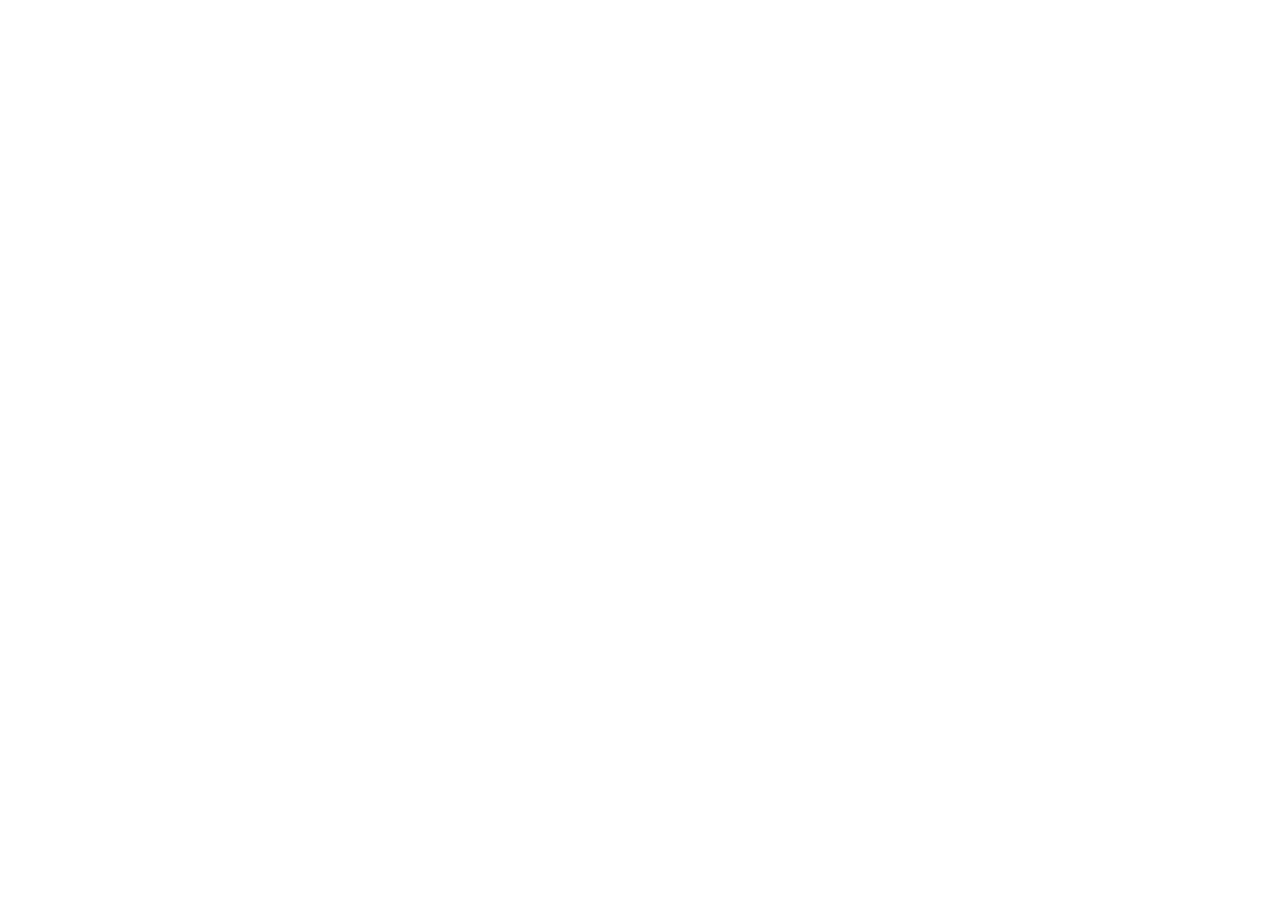
==== index.html @ c71f97b5 "alterações HTMl" ====
<!DOCTYPE html>
<html lang="pt-br">
<head>
    <meta charset="UTF-8">
    <meta http-equiv="X-UA-Compatible" content="IE=edge">
    <meta name="viewport" content="width=device-width, initial-scale=1.0">
    <link rel="stylesheet" href="style.css">
    <title>MEU PORTFÓLIO</title>
</head>
<body>
    
</body>
</html>
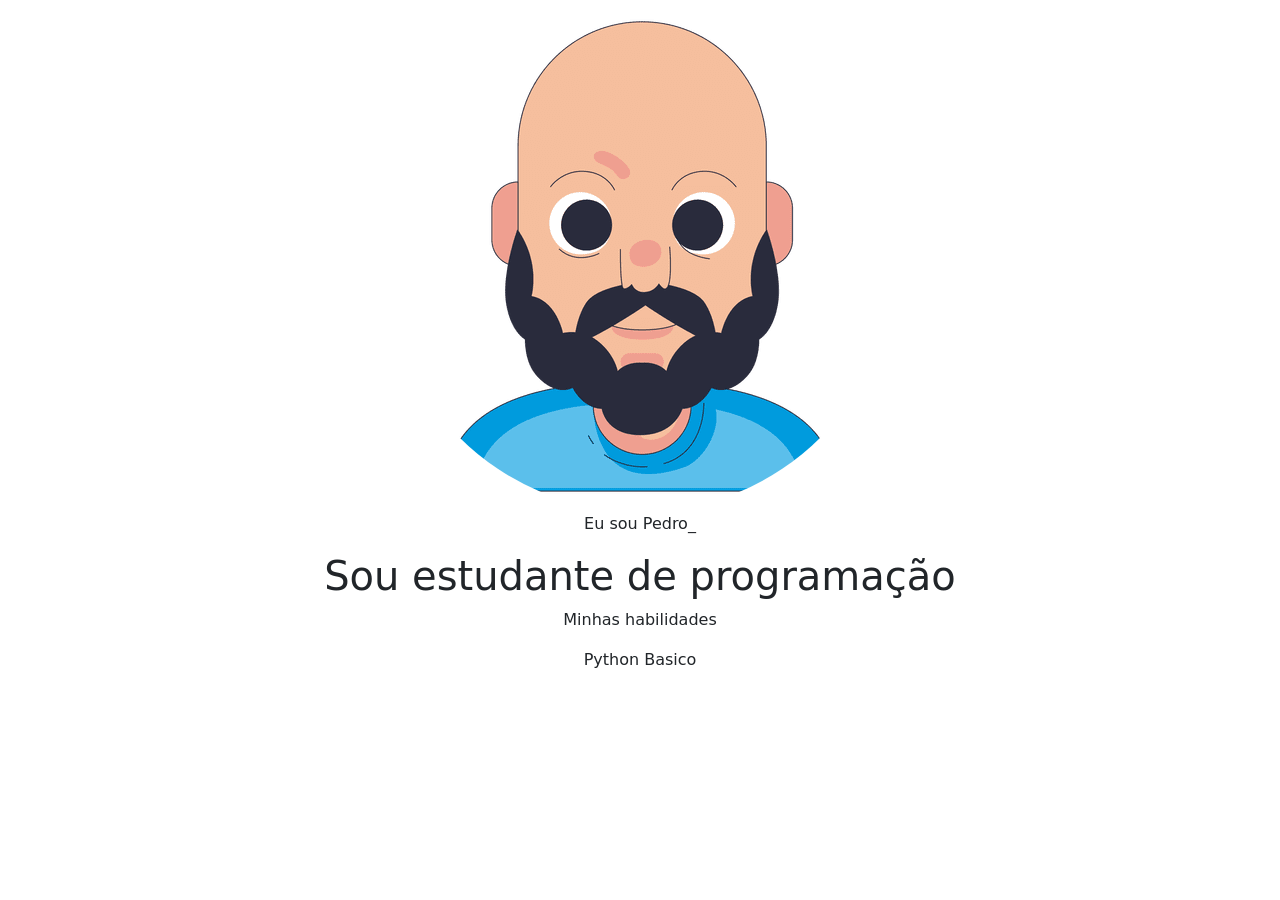
==== commit ba43b044: "Add files via upload alterações no HTML" ====
--- a/index.html
+++ b/index.html
@@ -1,13 +1,24 @@
 <!DOCTYPE html>
 <html lang="pt-br">
+
 <head>
     <meta charset="UTF-8">
-    <meta http-equiv="X-UA-Compatible" content="IE=edge">
     <meta name="viewport" content="width=device-width, initial-scale=1.0">
+    <link href="https://cdn.jsdelivr.net/npm/bootstrap@5.3.3/dist/css/bootstrap.min.css" rel="stylesheet"
+        integrity="sha384-QWTKZyjpPEjISv5WaRU9OFeRpok6YctnYmDr5pNlyT2bRjXh0JMhjY6hW+ALEwIH" crossorigin="anonymous">
     <link rel="stylesheet" href="style.css">
     <title>MEU PORTFÓLIO</title>
 </head>
+
 <body>
-    
+    <header class="container text-center" > 
+        <img src="baldy-beard-man-633f43.webp" alt="Avatar do pedro" class="rounded-circle" srcset=" ">
+        <p>Eu sou Pedro_</p>
+        <h1>Sou estudante de programação</h1>
+        <p>Minhas habilidades</p>
+        <div>
+            <p>Python Basico</p>
+        </div>
+    </header>
 </body>
 </html>
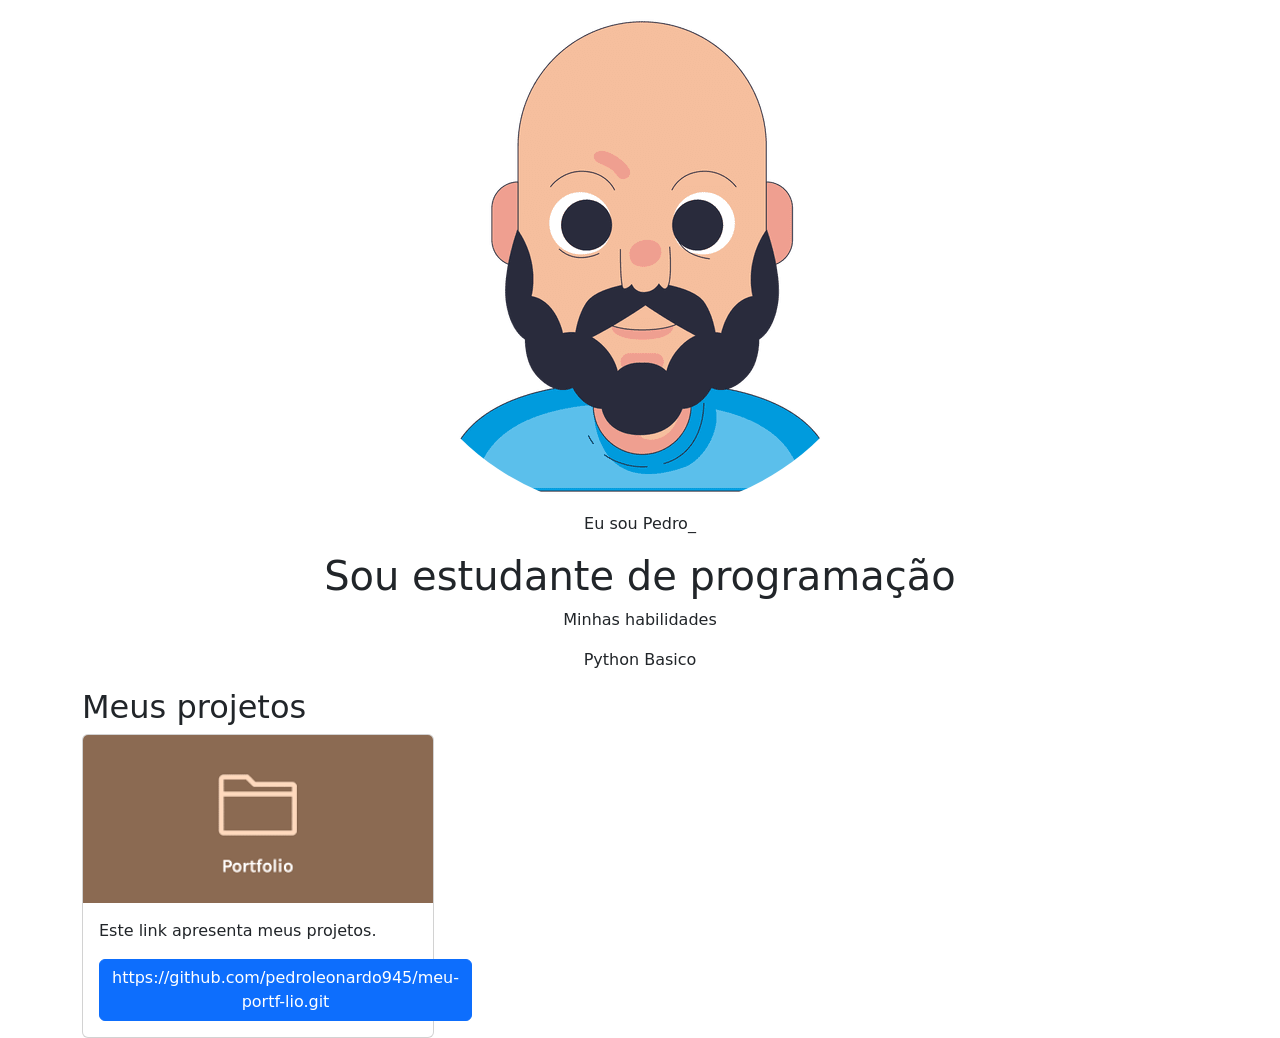
==== commit bc64f140: "alterações no html" ====
--- a/index.html
+++ b/index.html
@@ -13,12 +13,26 @@
 <body>
     <header class="container text-center" > 
         <img src="baldy-beard-man-633f43.webp" alt="Avatar do pedro" class="rounded-circle" srcset=" ">
-        <p>Eu sou Pedro_</p>
+        <p badge text-bg-secondary>Eu sou Pedro_</p>
         <h1>Sou estudante de programação</h1>
-        <p>Minhas habilidades</p>
+        <p >Minhas habilidades</p>
         <div>
-            <p>Python Basico</p>
+            <p badge text-bg-secondary>Python Basico</p>
         </div>
     </header>
+    <main class="container">
+        <h2>Meus projetos</h2>
+        <div class="row"></div>
+            <div class="col-md-4">
+                <div class="card" style="width: 22rem;">
+                    <img src="images.png" class="card-img-top" alt="...">
+                    <div class="card-body">
+                      <p class="card-text">Este link apresenta meus projetos.</p>
+                      <a href="#" class="btn btn-primary">https://github.com/pedroleonardo945/meu-portf-lio.git</a>
+                    </div>
+                  </div>
+            </div>
+
+    </main>
 </body>
 </html>
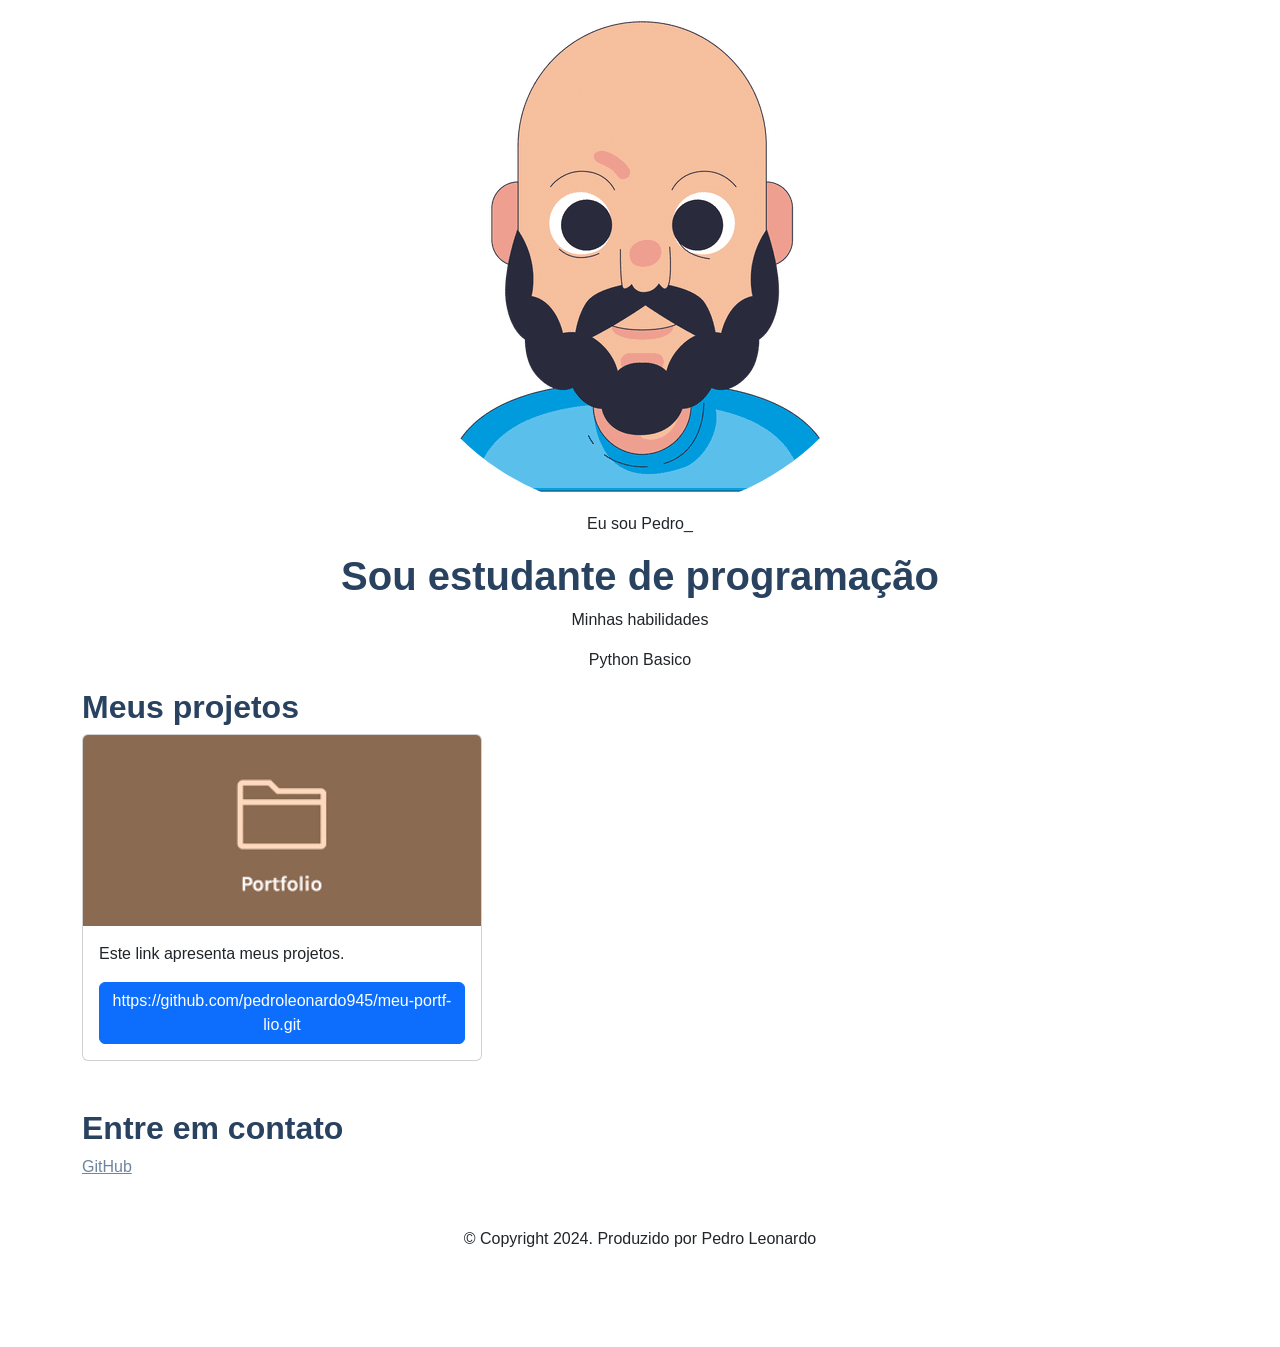
==== commit 92a67b7c: "alteração no html 8" ====
--- a/index.html
+++ b/index.html
@@ -24,7 +24,7 @@
         <h2>Meus projetos</h2>
         <div class="row"></div>
             <div class="col-md-4">
-                <div class="card" style="width: 22rem;">
+                <div class="card" style="width: 25rem;">
                     <img src="images.png" class="card-img-top" alt="...">
                     <div class="card-body">
                       <p class="card-text">Este link apresenta meus projetos.</p>
@@ -32,7 +32,15 @@
                     </div>
                   </div>
             </div>
+    </main>
 
-    </main>
+    <footer class="container py-5">
+        <h2>Entre em contato</h2>
+        <div>
+            <a href="https://github.com/pedroleonardo945">GitHub</a>
+        </div>
+        <p class="my-5 text-center">© Copyright 2024. Produzido por Pedro Leonardo</p>
+    </footer>
+
 </body>
 </html>
--- a/style.css
+++ b/style.css
@@ -0,0 +1,25 @@
+@import url('https://fonts.googleapis.com/css2?family=Chakra+Petch:ital,wght@0,300;0,400;0,500;0,600;0,700;1,300;1,400;1,500;1,600;1,700&display=swap');
+
+:root {
+    --cor-principal: #6E859F;
+    --cor-secundaria: #284260;
+    --cor-destaque: #C92BFC;
+}
+
+body {
+    font-family: 'Chakra Patch', sans-serif;
+}
+
+h1, h2, h5 {
+    color: var(--cor-secundaria);
+    font-weight: 700;
+}
+
+footer a {
+    color: var(--cor-principal)
+}
+
+footer a:hover {
+    color: var(--cor-destaque)
+}
+    
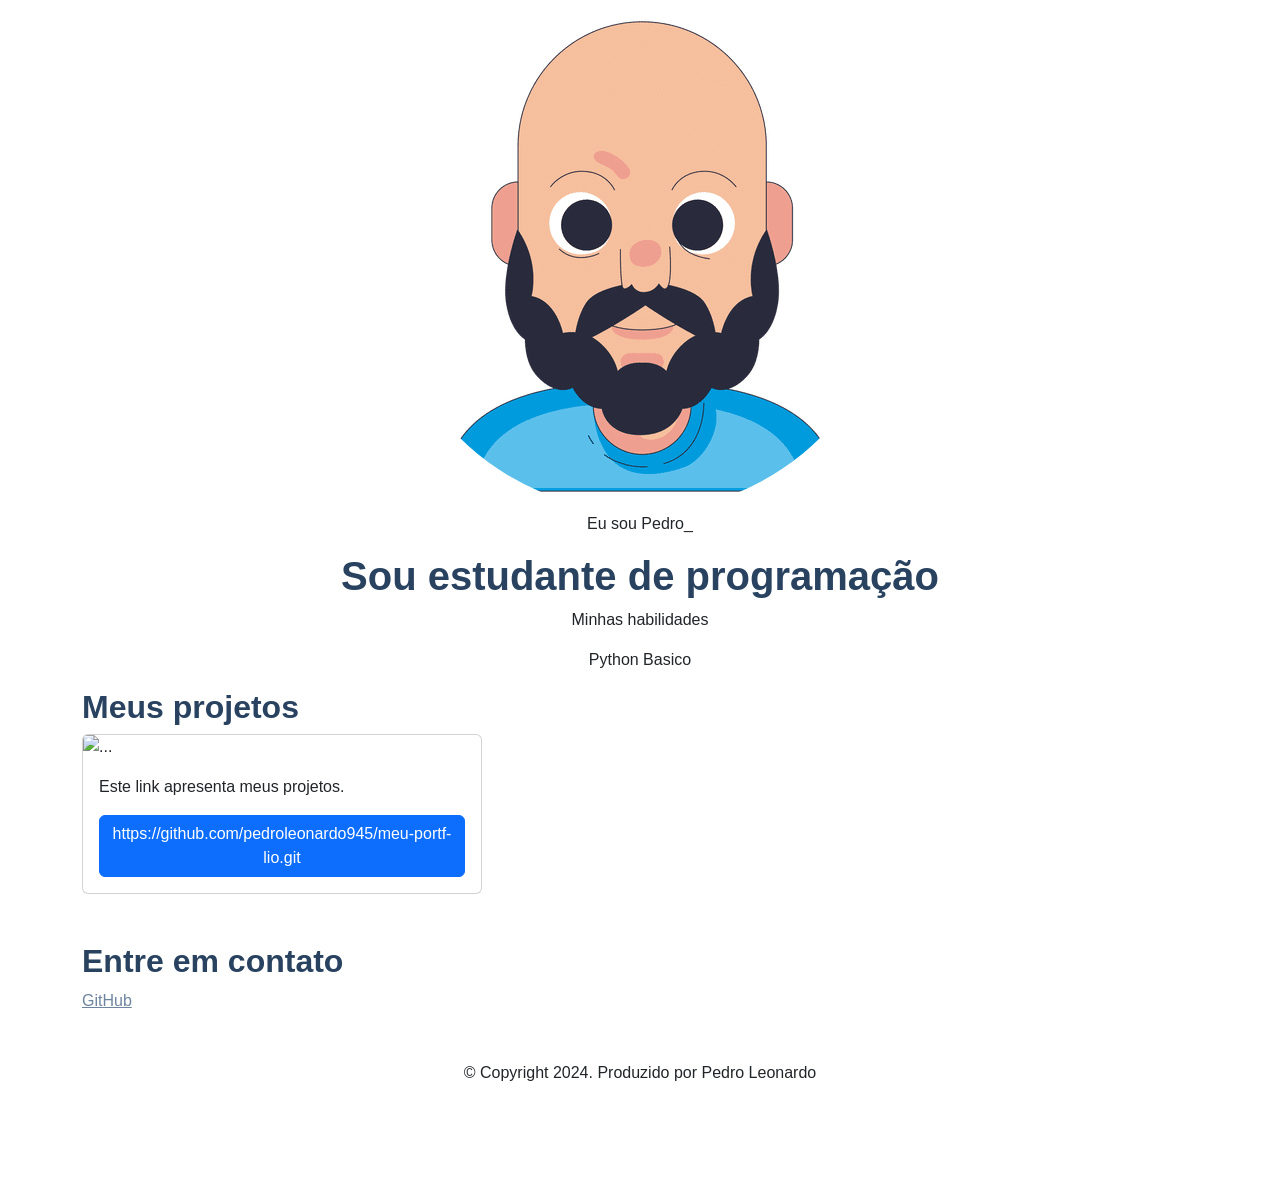
==== commit bf9cf86d: "alterações no HTML2" ====
--- a/index.html
+++ b/index.html
@@ -25,14 +25,33 @@
         <div class="row"></div>
             <div class="col-md-4">
                 <div class="card" style="width: 25rem;">
-                    <img src="images.png" class="card-img-top" alt="...">
+                    <img src="11052180-botao-portfolio-bolha-do-discurso-de-portfolio-banner-web-colorido-de-portfolio-ilustracaoial-vetor.jpg" class="card-img-top" alt="...">
                     <div class="card-body">
                       <p class="card-text">Este link apresenta meus projetos.</p>
-                      <a href="#" class="btn btn-primary">https://github.com/pedroleonardo945/meu-portf-lio.git</a>
+                      <a href="#" class="btn btn-primary" data-bs-toggle="modal" data-bs-target="Modal1">https://github.com/pedroleonardo945/meu-portf-lio.git</a>
                     </div>
                   </div>
             </div>
     </main>
+
+    <!-- Modal 1 -->
+    <div class="modal" tabindex="-1">
+        <div class="modal-dialog">
+          <div class="modal-content">
+            <div class="modal-header">
+              <h5 class="modal-title">Meu Porfólio</h5>
+              <button type="button" class="btn-close" data-bs-dismiss="modal" aria-label="Close"></button>
+            </div>
+            <div class="modal-body">
+              <p>Modal body text goes here.</p>
+            </div>
+            <div class="modal-footer">
+              <a href="">Ver projeto ao vivo</a>
+              <a href="">Ver código do projeto</a>
+            </div>
+          </div>
+        </div>
+      </div>
 
     <footer class="container py-5">
         <h2>Entre em contato</h2>
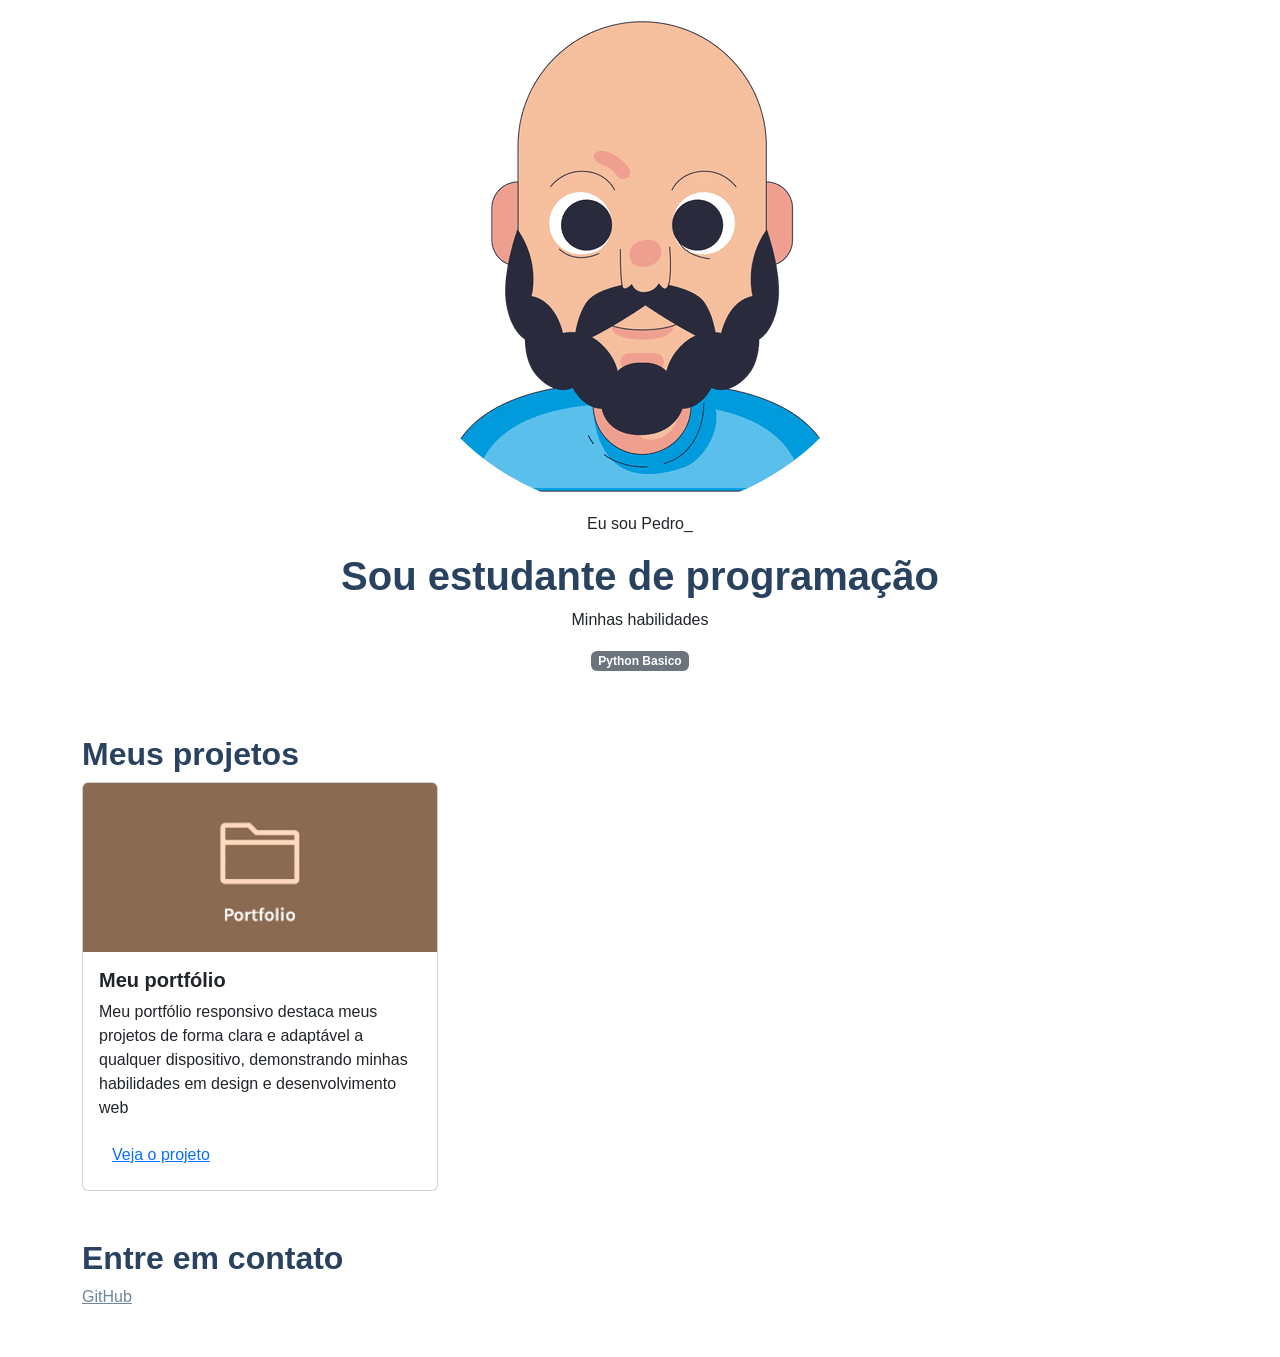
==== commit 2539f13d: "Alterações no HTML @)@" ====
--- a/index.html
+++ b/index.html
@@ -17,49 +17,51 @@
         <h1>Sou estudante de programação</h1>
         <p >Minhas habilidades</p>
         <div>
-            <p badge text-bg-secondary>Python Basico</p>
+            <p class="badge text-bg-secondary">Python Basico</p>
         </div>
-    </header>
-    <main class="container">
+</header>
+    <main class="container mt-5">
         <h2>Meus projetos</h2>
-        <div class="row"></div>
+        <div class="row">
             <div class="col-md-4">
-                <div class="card" style="width: 25rem;">
-                    <img src="11052180-botao-portfolio-bolha-do-discurso-de-portfolio-banner-web-colorido-de-portfolio-ilustracaoial-vetor.jpg" class="card-img-top" alt="...">
+                <div class="card">
+                    <img src="images.png" class="card-img-top" alt="Imagem do projeto de biblioteca virtual">
                     <div class="card-body">
-                      <p class="card-text">Este link apresenta meus projetos.</p>
-                      <a href="#" class="btn btn-primary" data-bs-toggle="modal" data-bs-target="Modal1">https://github.com/pedroleonardo945/meu-portf-lio.git</a>
+                        <h5 class="card-title">Meu portfólio</h5>
+                        <p class="card-text">Meu portfólio responsivo destaca meus projetos de forma clara e adaptável a qualquer dispositivo, demonstrando minhas habilidades em design e desenvolvimento web
+                        </p>
+                        <button type="button" class="btn btn-link" data-bs-toggle="modal" data-bs-target="#modal1">Veja
+                            o projeto</button>
                     </div>
-                  </div>
+                </div>
             </div>
-    </main>
 
-    <!-- Modal 1 -->
-    <div class="modal" tabindex="-1">
-        <div class="modal-dialog">
-          <div class="modal-content">
-            <div class="modal-header">
-              <h5 class="modal-title">Meu Porfólio</h5>
-              <button type="button" class="btn-close" data-bs-dismiss="modal" aria-label="Close"></button>
+            <div class="modal" id="modal1" tabindex="-1">
+                <div class="modal-dialog">
+                    <div class="modal-content">
+                        <div class="modal-header">
+                            <h5 class="modal-title">Minha Biblioteca: Uma Webpage Personalizada</h5>
+                            <button type="button" class="btn-close" data-bs-dismiss="modal" aria-label="Close"></button>
+                        </div>
+                        <div class="modal-body">
+                            <p>Olá! Sou Pedro, estudante de programação apaixonado por desenvolvimento web</p>
+                            <p>Meu portfólio responsivo mostra meus projetos de forma clara e adaptável a qualquer dispositivo, refletindo minhas habilidades em design e codificação.</p>
+                            <p>Destaco um projeto principal, uma biblioteca virtual, com detalhes, links ao vivo e código no GitHub.</p>
+                            <p>Convido você a explorar meu trabalho e conhecer minhas habilidades na área de tecnologia!</p>
+                            <img src="Captura de tela_2025-06-17_07-52-13.png" style="width: 20rem;" alt="Imagem representativa do projeto da exposição online">
+                        </div>
+                        <div class="modal-footer">
+                            <a href="https://github.com/pedroleonardo945/meu-portf-lio.git">Ver código do projeto</a>
+                        </div>
+                    </div>
+                </div>
             </div>
-            <div class="modal-body">
-              <p>Modal body text goes here.</p>
-            </div>
-            <div class="modal-footer">
-              <a href="">Ver projeto ao vivo</a>
-              <a href="">Ver código do projeto</a>
-            </div>
-          </div>
-        </div>
-      </div>
 
     <footer class="container py-5">
         <h2>Entre em contato</h2>
         <div>
             <a href="https://github.com/pedroleonardo945">GitHub</a>
-        </div>
-        <p class="my-5 text-center">© Copyright 2024. Produzido por Pedro Leonardo</p>
-    </footer>
+    <script src="https://cdn.jsdelivr.net/npm/bootstrap@5.3.2/dist/js/bootstrap.bundle.min.js"></script>
+</body>
 
-</body>
 </html>
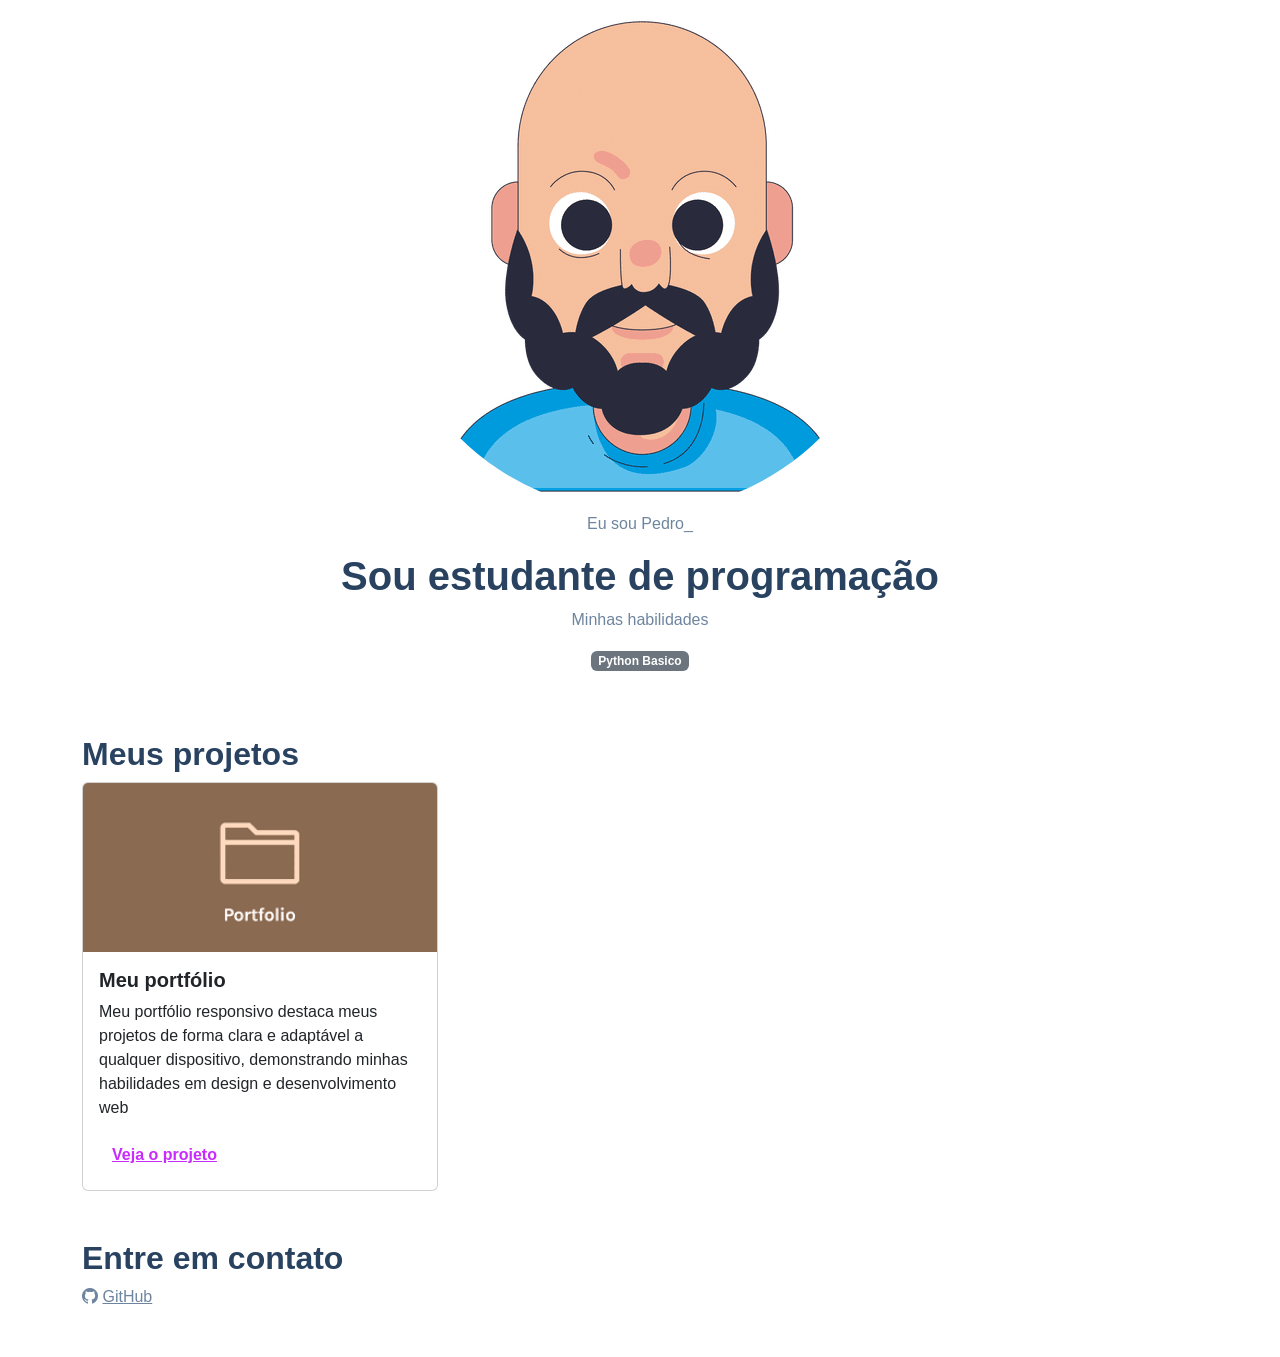
==== commit a691edcf: "ALTERAÇÃO HTML FINAL" ====
--- a/index.html
+++ b/index.html
@@ -4,8 +4,8 @@
 <head>
     <meta charset="UTF-8">
     <meta name="viewport" content="width=device-width, initial-scale=1.0">
-    <link href="https://cdn.jsdelivr.net/npm/bootstrap@5.3.3/dist/css/bootstrap.min.css" rel="stylesheet"
-        integrity="sha384-QWTKZyjpPEjISv5WaRU9OFeRpok6YctnYmDr5pNlyT2bRjXh0JMhjY6hW+ALEwIH" crossorigin="anonymous">
+    <link href="https://cdn.jsdelivr.net/npm/bootstrap@5.3.3/dist/css/bootstrap.min.css" rel="stylesheet">
+    <link rel="stylesheet" href="https://cdn.jsdelivr.net/npm/bootstrap-icons@1.13.1/font/bootstrap-icons.min.css">
     <link rel="stylesheet" href="style.css">
     <title>MEU PORTFÓLIO</title>
 </head>
@@ -60,6 +60,7 @@
     <footer class="container py-5">
         <h2>Entre em contato</h2>
         <div>
+            <i class="bi bi-github"></i>
             <a href="https://github.com/pedroleonardo945">GitHub</a>
     <script src="https://cdn.jsdelivr.net/npm/bootstrap@5.3.2/dist/js/bootstrap.bundle.min.js"></script>
 </body>
--- a/style.css
+++ b/style.css
@@ -8,6 +8,7 @@
 
 body {
     font-family: 'Chakra Patch', sans-serif;
+    color: var(--cor-principal);
 }
 
 h1, h2, h5 {
@@ -15,11 +16,16 @@
     font-weight: 700;
 }
 
-footer a {
+.Lead, .btn-link {
+    color: var(--cor-destaque);
+    font-weight:700;
+}
+
+a, .btn-link:hover {
     color: var(--cor-principal)
 }
 
-footer a:hover {
+a:hover {
     color: var(--cor-destaque)
 }
     
